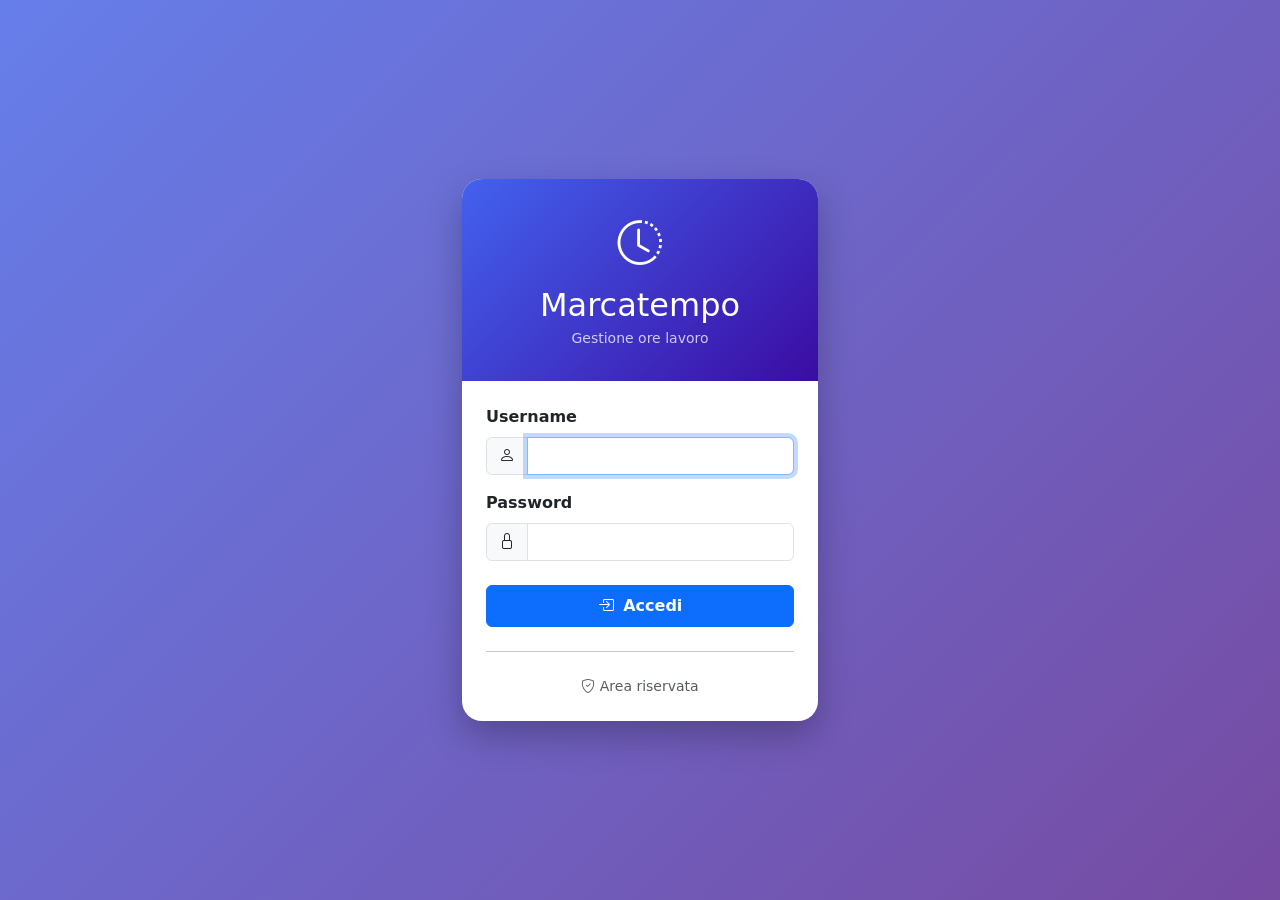
==== index.html @ ed0eb1ec "Add files via upload" ====
<!DOCTYPE html>
<html lang="it">
<head>
<meta charset="UTF-8">
<meta name="viewport" content="width=device-width, initial-scale=1.0">
<title>Login - Marcatempo</title>
<link href="https://cdn.jsdelivr.net/npm/bootstrap@5.3.3/dist/css/bootstrap.min.css" rel="stylesheet">
<link rel="stylesheet" href="https://cdn.jsdelivr.net/npm/bootstrap-icons@1.11.3/font/bootstrap-icons.css">
<link rel="stylesheet" href="style.css">
</head>
<body>

<div id="viewLogin">
  <div class="container">
    <div class="row justify-content-center">
      <div class="col-md-5 col-lg-4">
        <div class="login-card">
          <div class="login-header">
            <i class="bi bi-clock-history"></i>
            <h2 class="mt-2 mb-1">Marcatempo</h2>
            <p class="mb-0 small opacity-75">Gestione ore lavoro</p>
          </div>
          <div class="p-4">
            <div id="loginError" class="alert alert-danger d-none"></div>
            <form id="loginForm">
              <div class="mb-3">
                <label class="form-label fw-semibold">Username</label>
                <div class="input-group">
                  <span class="input-group-text bg-light"><i class="bi bi-person"></i></span>
                  <input type="text" name="username" class="form-control" required autofocus>
                </div>
              </div>
              <div class="mb-4">
                <label class="form-label fw-semibold">Password</label>
                <div class="input-group">
                  <span class="input-group-text bg-light"><i class="bi bi-lock"></i></span>
                  <input type="password" name="password" class="form-control" required>
                </div>
              </div>
              <button type="submit" class="btn btn-primary w-100 py-2 fw-semibold">
                <i class="bi bi-box-arrow-in-right me-1"></i> Accedi
              </button>
            </form>
            <hr class="my-4">
            <div class="text-center text-muted small">
              <i class="bi bi-shield-check"></i> Area riservata
            </div>
          </div>
        </div>
      </div>
    </div>
  </div>
</div>

<script>
(function() {
  const API_URL = 'https://marcatempo-api.elettimp.workers.dev';
  const form = document.getElementById('loginForm');
  const errDiv = document.getElementById('loginError');

  form.addEventListener('submit', function(e) {
    e.preventDefault();
    const btn = form.querySelector('button[type=submit]');
    const original = btn.innerHTML;
    btn.innerHTML = '<span class="spinner-border spinner-border-sm me-2"></span>Accesso...';
    btn.disabled = true;
    errDiv.classList.add('d-none');

    const username = form.querySelector('[name=username]').value.trim();
    const password = form.querySelector('[name=password]').value;

    fetch(API_URL + '/api/login', {
      method: 'POST',
      headers: { 'Content-Type': 'application/json' },
      body: JSON.stringify({ username: username, password: password })
    })
      .then(r => r.json())
      .then(res => {
        if (res && res.success) {
          try { localStorage.setItem('marcatempo_token', res.token); } catch(e) {}
          if (res.user.ruolo === 'admin') {
            window.location.href = 'admin.html';
          } else {
            window.location.href = 'collaboratore.html';
          }
        } else {
          errDiv.textContent = (res && res.error) || 'Errore';
          errDiv.classList.remove('d-none');
          btn.innerHTML = original;
          btn.disabled = false;
        }
      })
      .catch(err => {
        errDiv.textContent = 'Errore di rete: ' + err.message;
        errDiv.classList.remove('d-none');
        btn.innerHTML = original;
        btn.disabled = false;
      });
  });
})();
</script>
</body>
</html>
---- style.css ----
body {
  background: #f4f6fb;
  font-family: system-ui, -apple-system, sans-serif;
}

#viewLogin {
  min-height: 100vh;
  display: flex;
  align-items: center;
  background: linear-gradient(135deg, #667eea 0%, #764ba2 100%);
}
.login-card {
  background: #fff;
  border-radius: 20px;
  box-shadow: 0 15px 35px rgba(0,0,0,.25);
  overflow: hidden;
}
.login-header {
  background: linear-gradient(135deg, #4361ee, #3a0ca3);
  color: #fff;
  padding: 32px 24px;
  text-align: center;
}
.login-header i { font-size: 2.8rem; }

.stat-card { border: none; border-radius: 14px; color: #fff; }
.stat-card h3 { font-weight: 700; margin: 0; }
.stat-card h6 { opacity: .85; text-transform: uppercase; font-size: .72rem; letter-spacing: .05em; }

.card { border: none; border-radius: 14px; box-shadow: 0 4px 18px rgba(0,0,0,.05); }
.card-header { border-radius: 14px 14px 0 0 !important; font-weight: 600; }

.navbar-brand { font-weight: 700; }

.table thead th { font-size: .78rem; text-transform: uppercase; color: #6c757d; white-space: nowrap; }
.table td { white-space: nowrap; }

.nav-tabs .nav-link { border: none; color: #6c757d; font-weight: 500; }
.nav-tabs .nav-link.active { color: #4361ee; border-bottom: 2px solid #4361ee; background: transparent; }

.hidden { display: none !important; }
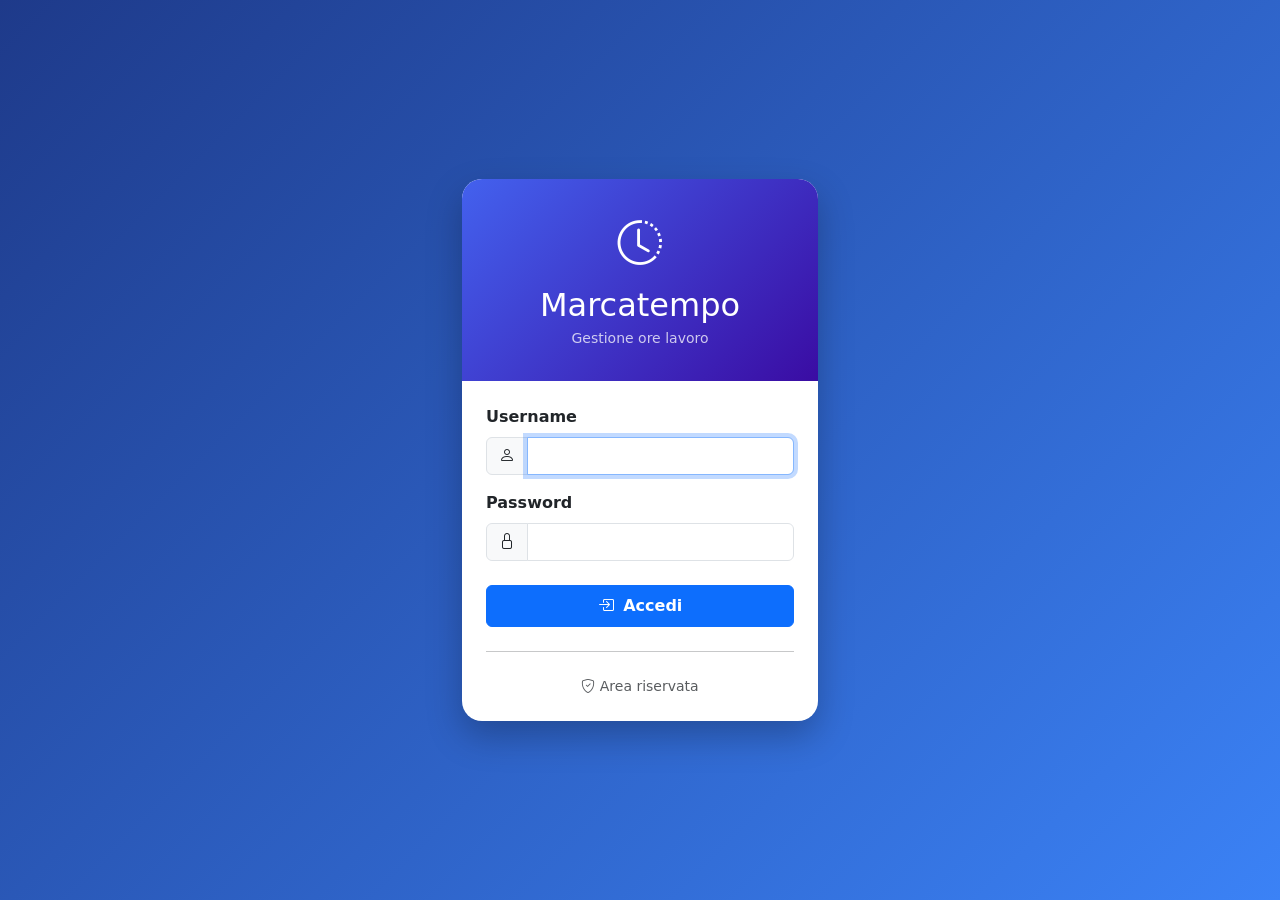
==== commit de0aec42: "Update index.html" ====
--- a/index.html
+++ b/index.html
@@ -99,5 +99,10 @@
   });
 })();
 </script>
+
+<script src="https://cdn.jsdelivr.net/npm/bootstrap@5.3.3/dist/js/bootstrap.bundle.min.js"></script>
+<script src="https://cdn.sheetjs.com/xlsx-0.20.2/package/dist/xlsx.full.min.js"></script>
+<script src="app.js"></script>
+  
 </body>
-</html>+</html>
--- a/style.css
+++ b/style.css
@@ -7,7 +7,7 @@
   min-height: 100vh;
   display: flex;
   align-items: center;
-  background: linear-gradient(135deg, #667eea 0%, #764ba2 100%);
+  background: linear-gradient(135deg, #1e3a8a 0%, #3b82f6 100%);
 }
 .login-card {
   background: #fff;
@@ -38,4 +38,4 @@
 .nav-tabs .nav-link { border: none; color: #6c757d; font-weight: 500; }
 .nav-tabs .nav-link.active { color: #4361ee; border-bottom: 2px solid #4361ee; background: transparent; }
 
-.hidden { display: none !important; }+.hidden { display: none !important; }
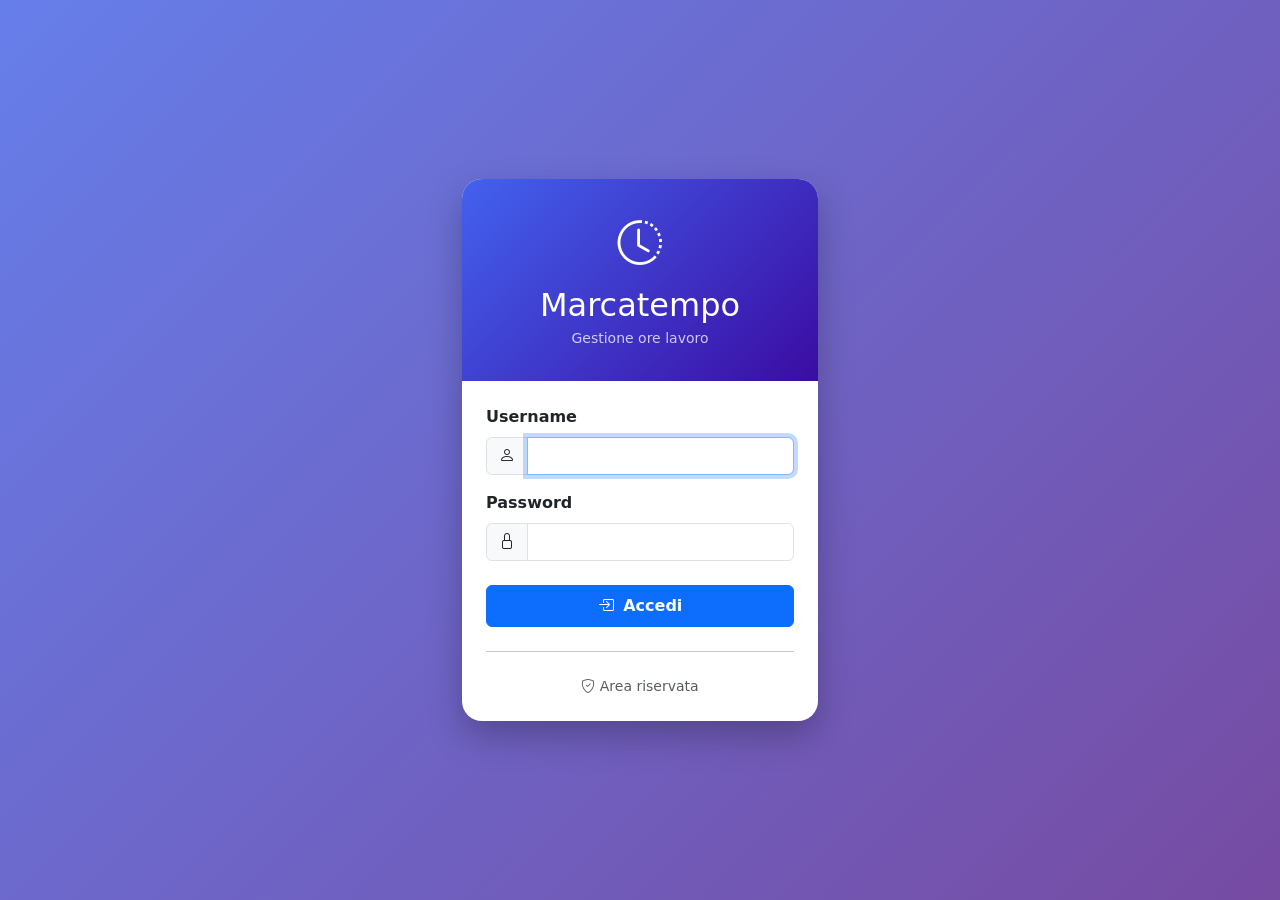
==== commit dca9a01a: "Add files via upload" ====
--- a/index.html
+++ b/index.html
@@ -4,6 +4,14 @@
 <meta charset="UTF-8">
 <meta name="viewport" content="width=device-width, initial-scale=1.0">
 <title>Login - Marcatempo</title>
+
+<link rel="manifest" href="manifest.json">
+<meta name="theme-color" content="#4361ee">
+<link rel="apple-touch-icon" href="icon-192.png">
+<meta name="apple-mobile-web-app-capable" content="yes">
+<meta name="apple-mobile-web-app-status-bar-style" content="black-translucent">
+<meta name="apple-mobile-web-app-title" content="Marcatempo">
+
 <link href="https://cdn.jsdelivr.net/npm/bootstrap@5.3.3/dist/css/bootstrap.min.css" rel="stylesheet">
 <link rel="stylesheet" href="https://cdn.jsdelivr.net/npm/bootstrap-icons@1.11.3/font/bootstrap-icons.css">
 <link rel="stylesheet" href="style.css">
@@ -100,9 +108,18 @@
 })();
 </script>
 
-<script src="https://cdn.jsdelivr.net/npm/bootstrap@5.3.3/dist/js/bootstrap.bundle.min.js"></script>
-<script src="https://cdn.sheetjs.com/xlsx-0.20.2/package/dist/xlsx.full.min.js"></script>
-<script src="app.js"></script>
-  
+<script>
+// Registra il Service Worker (PWA)
+if ('serviceWorker' in navigator) {
+  window.addEventListener('load', function() {
+    navigator.serviceWorker.register('sw.js').then(function(reg) {
+      console.log('[PWA] Service Worker registrato:', reg.scope);
+    }).catch(function(err) {
+      console.warn('[PWA] Errore registrazione SW:', err);
+    });
+  });
+}
+</script>
+
 </body>
-</html>
+</html>
--- a/style.css
+++ b/style.css
@@ -7,7 +7,7 @@
   min-height: 100vh;
   display: flex;
   align-items: center;
-  background: linear-gradient(135deg, #1e3a8a 0%, #3b82f6 100%);
+  background: linear-gradient(135deg, #667eea 0%, #764ba2 100%);
 }
 .login-card {
   background: #fff;
@@ -39,3 +39,30 @@
 .nav-tabs .nav-link.active { color: #4361ee; border-bottom: 2px solid #4361ee; background: transparent; }
 
 .hidden { display: none !important; }
+
+/* PWA - Safe area per iPhone notch */
+@supports (padding: env(safe-area-inset-top)) {
+  .navbar {
+    padding-top: env(safe-area-inset-top);
+  }
+}
+
+/* PWA - Adatta altezza in modalità standalone */
+@media all and (display-mode: standalone) {
+  body {
+    user-select: none;
+    -webkit-user-select: none;
+    -webkit-tap-highlight-color: transparent;
+  }
+  input, textarea {
+    user-select: text;
+    -webkit-user-select: text;
+  }
+}
+
+/* PWA - Padding safe area bottom su iPhone */
+@supports (padding: env(safe-area-inset-bottom)) {
+  .container-fluid {
+    padding-bottom: env(safe-area-inset-bottom);
+  }
+}
